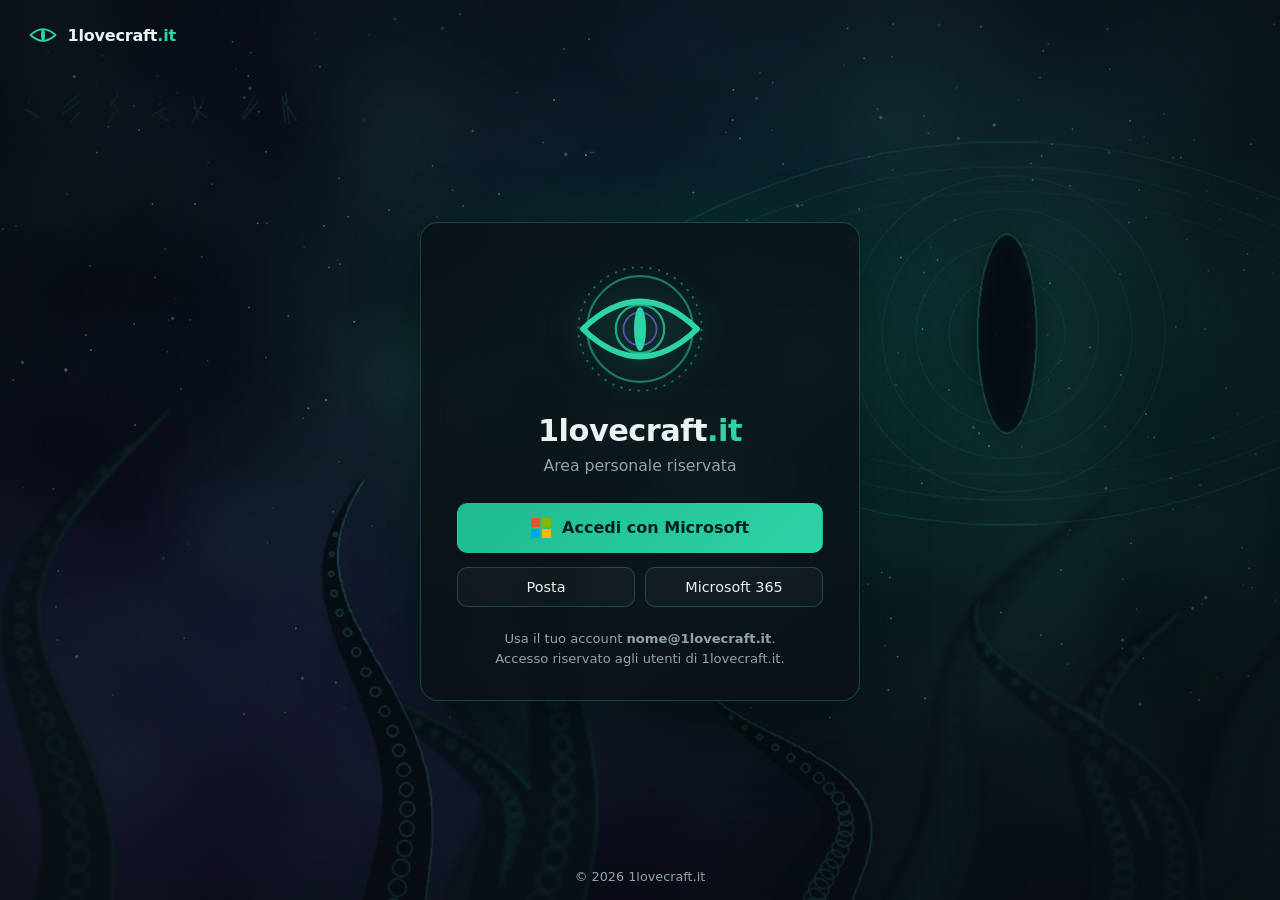
==== index.html @ 2d042214 "Add files via upload" ====
<!doctype html>
<html lang="it">
<head>
<meta charset="utf-8">
<meta name="viewport" content="width=device-width, initial-scale=1">
<title>1lovecraft.it · Area personale</title>
<meta name="description" content="Area personale di 1lovecraft.it. Accedi con il tuo account aziendale Microsoft.">
<meta name="robots" content="noindex">
<link rel="icon" type="image/png" href="favicon.png">
<style>
  :root{
    --bg:#0a1014; --ink:#eaf3f1; --muted:#8fa6a2; --acc:#2dd4a7; --acc2:#7c6cf0;
    --card:rgba(10,16,20,.72); --line:rgba(45,212,167,.28);
  }
  *{box-sizing:border-box;margin:0}
  html,body{height:100%}
  body{
    font-family:system-ui,-apple-system,"Segoe UI",Roboto,Helvetica,Arial,sans-serif;
    color:var(--ink); background:var(--bg) url("background.jpg") center/cover no-repeat fixed;
    display:flex; flex-direction:column; min-height:100vh;
  }
  body::before{content:"";position:fixed;inset:0;background:radial-gradient(ellipse at 50% 40%,rgba(10,16,20,.15),rgba(10,16,20,.72));pointer-events:none}
  header,main,footer{position:relative;z-index:1}
  header{display:flex;align-items:center;gap:.6rem;padding:20px 28px;font-weight:600;letter-spacing:-.2px}
  header svg{width:30px;height:30px}
  header span b{color:var(--acc);font-weight:600}
  main{flex:1;display:grid;place-items:center;padding:24px 16px}
  .card{
    width:100%;max-width:440px;padding:40px 36px 32px;text-align:center;
    background:var(--card);border:1px solid var(--line);border-radius:18px;
    backdrop-filter:blur(14px);-webkit-backdrop-filter:blur(14px);
    box-shadow:0 20px 60px rgba(0,0,0,.55),0 0 80px rgba(45,212,167,.08);
  }
  .eye{width:132px;height:132px;margin:0 auto 18px;display:block;filter:drop-shadow(0 0 18px rgba(45,212,167,.35))}
  .pupil{transform-origin:60px 60px;animation:look 7s ease-in-out infinite}
  @keyframes look{0%,100%{transform:translateX(0) scaleX(1)}30%{transform:translateX(-3px) scaleX(.92)}65%{transform:translateX(3px) scaleX(1.05)}}
  .ring{transform-origin:60px 60px;animation:spin 60s linear infinite}
  @keyframes spin{to{transform:rotate(360deg)}}
  h1{font-size:1.9rem;letter-spacing:-.5px;font-weight:650}
  h1 b{color:var(--acc);font-weight:650}
  .sub{margin:8px 0 28px;color:var(--muted);font-size:.98rem}
  .btn{
    display:flex;align-items:center;justify-content:center;gap:.7rem;width:100%;
    padding:14px 18px;border-radius:10px;border:1px solid transparent;
    font-size:1rem;font-weight:600;text-decoration:none;cursor:pointer;
    background:linear-gradient(135deg,#1fb98f,#2dd4a7);color:#04201a;
    transition:transform .15s,box-shadow .15s,filter .15s;
  }
  .btn:hover{transform:translateY(-1px);box-shadow:0 8px 26px rgba(45,212,167,.35);filter:brightness(1.05)}
  .btn:focus-visible,.link:focus-visible{outline:3px solid #fff;outline-offset:3px}
  .ms{width:20px;height:20px;display:grid;grid-template:1fr 1fr/1fr 1fr;gap:2px}
  .ms i{display:block}
  .ms i:nth-child(1){background:#f25022}.ms i:nth-child(2){background:#7fba00}
  .ms i:nth-child(3){background:#00a4ef}.ms i:nth-child(4){background:#ffb900}
  .links{display:flex;gap:10px;margin-top:14px}
  .link{
    flex:1;padding:11px 8px;border-radius:10px;border:1px solid var(--line);
    color:var(--ink);text-decoration:none;font-size:.9rem;background:rgba(255,255,255,.03);
    transition:background .15s,border-color .15s;
  }
  .link:hover{background:rgba(45,212,167,.1);border-color:var(--acc)}
  .note{margin-top:22px;font-size:.82rem;color:var(--muted);line-height:1.5}
  footer{padding:16px;text-align:center;font-size:.8rem;color:var(--muted)}
  @media (max-width:480px){.card{padding:32px 22px 26px}.links{flex-direction:column}h1{font-size:1.65rem}}
  @media (prefers-reduced-motion:reduce){.pupil,.ring{animation:none}.btn{transition:none}}
</style>
</head>
<body>
<header>
  <svg viewBox="0 0 120 120" aria-hidden="true"><path d="M10 60 Q60 14 110 60 Q60 106 10 60Z" fill="none" stroke="#2dd4a7" stroke-width="7" stroke-linejoin="round"/><ellipse cx="60" cy="60" rx="8" ry="24" fill="#2dd4a7"/></svg>
  <span>1lovecraft<b>.it</b></span>
</header>

<main>
  <section class="card" aria-labelledby="titolo">
    <svg class="eye" viewBox="0 0 120 120" role="img" aria-label="Occhio stilizzato, logo di 1lovecraft.it">
      <g class="ring"><circle cx="60" cy="60" r="56" fill="none" stroke="#2dd4a7" stroke-width="1.5" stroke-dasharray="2 6" opacity=".5"/></g>
      <circle cx="60" cy="60" r="48" fill="none" stroke="#2dd4a7" stroke-width="2" opacity=".5"/>
      <path d="M8 60 Q60 10 112 60 Q60 110 8 60Z" fill="none" stroke="#2dd4a7" stroke-width="5" stroke-linejoin="round"/>
      <circle cx="60" cy="60" r="22" fill="none" stroke="#2dd4a7" stroke-width="2" opacity=".75"/>
      <circle cx="60" cy="60" r="15" fill="none" stroke="#7c6cf0" stroke-width="1.5" opacity=".7"/>
      <ellipse class="pupil" cx="60" cy="60" rx="5.5" ry="20" fill="#2dd4a7"/>
    </svg>
    <h1 id="titolo">1lovecraft<b>.it</b></h1>
    <p class="sub">Area personale riservata</p>

    <a class="btn" href="https://myapplications.microsoft.com/?whr=1lovecraft.it">
      <span class="ms" aria-hidden="true"><i></i><i></i><i></i><i></i></span>
      Accedi con Microsoft
    </a>

    <div class="links">
      <a class="link" href="https://outlook.office.com/mail/">Posta</a>
      <a class="link" href="https://www.office.com/">Microsoft 365</a>
    </div>

    <p class="note">Usa il tuo account <strong>nome@1lovecraft.it</strong>.<br>Accesso riservato agli utenti di 1lovecraft.it.</p>
  </section>
</main>

<footer>© <span id="y">2026</span> 1lovecraft.it</footer>
<script>document.getElementById("y").textContent=new Date().getFullYear()</script>
</body>
</html>
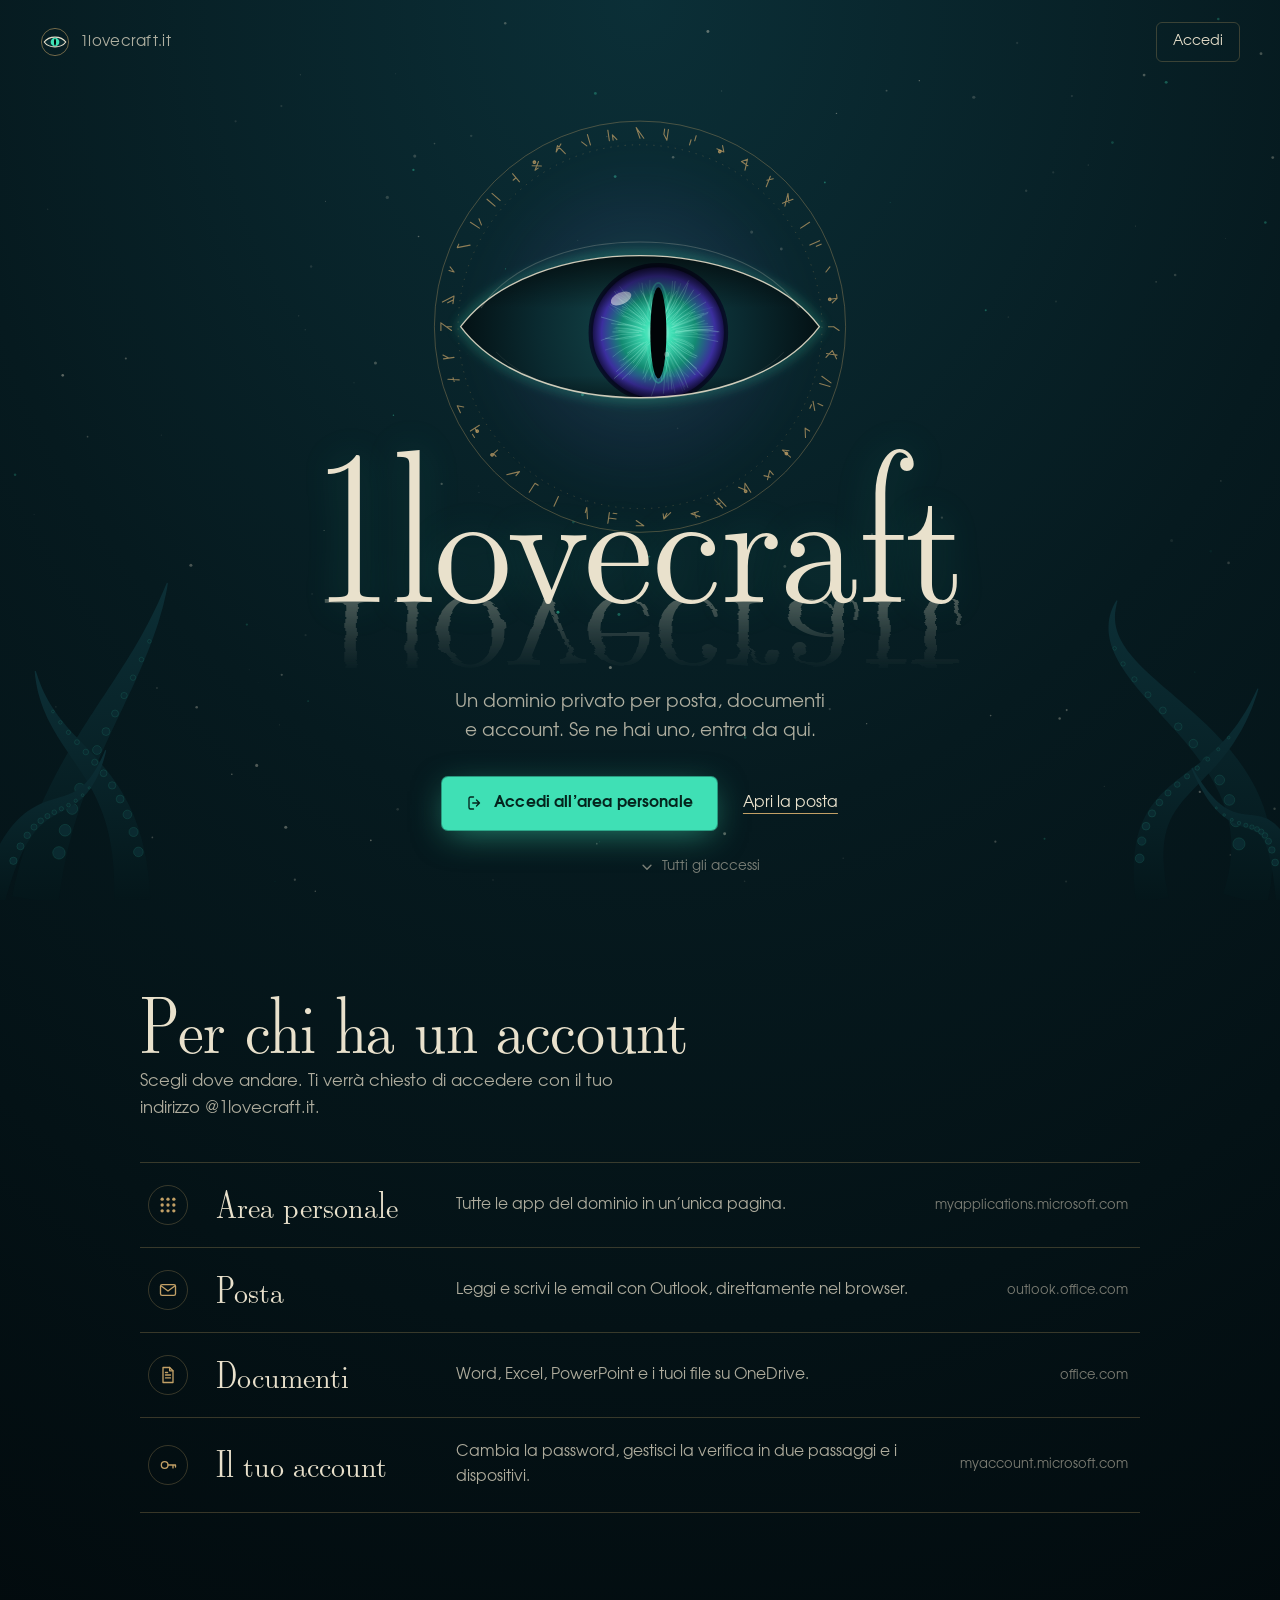
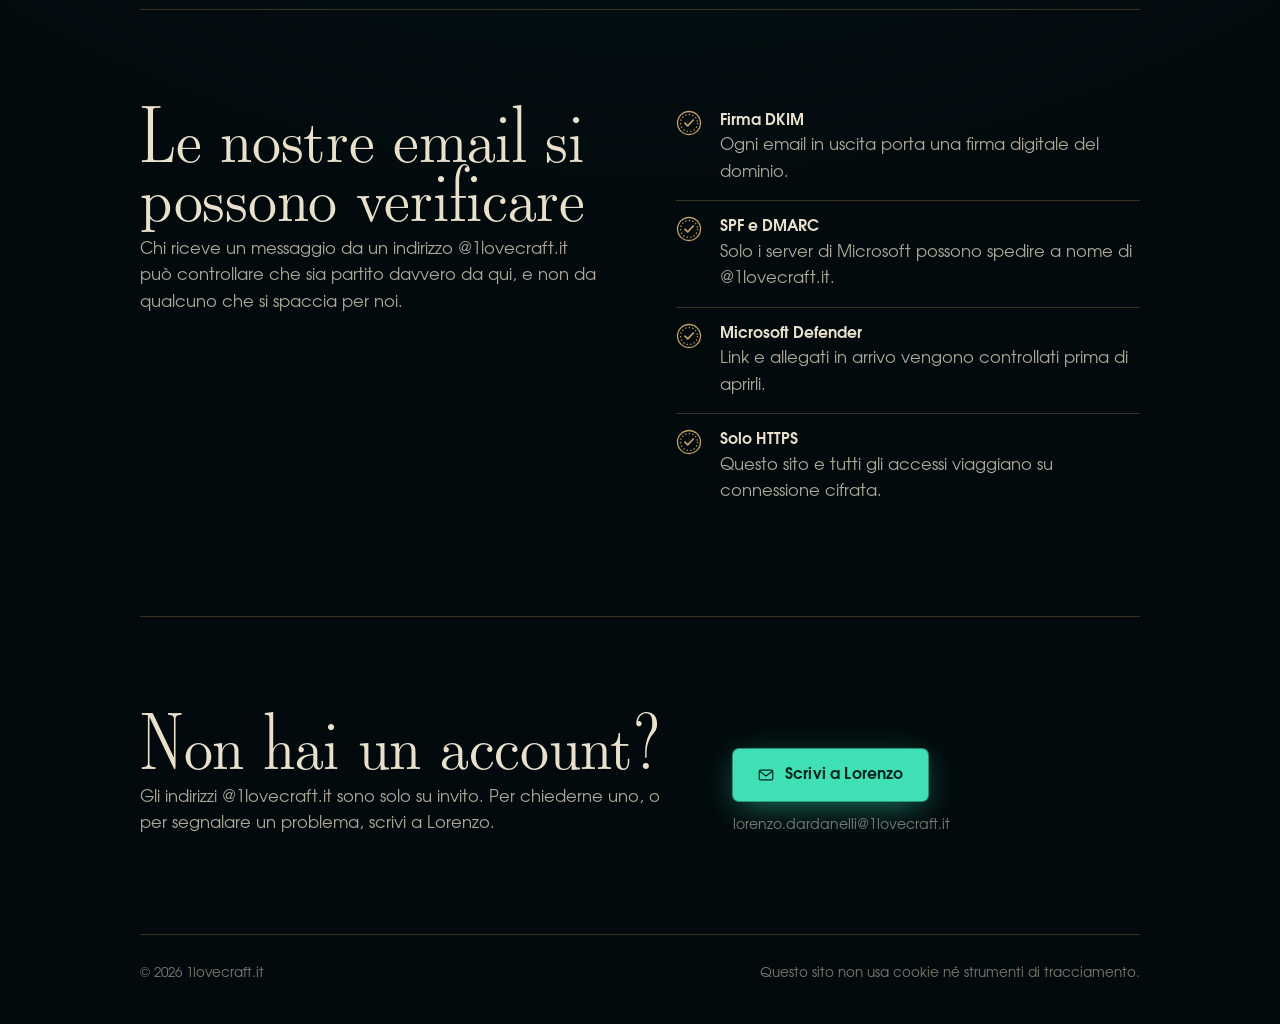
==== commit 1cc39085: "Add files via upload" ====
--- a/index.html
+++ b/index.html
@@ -1,104 +1,194 @@
 <!doctype html>
 <html lang="it">
 <head>
-<meta charset="utf-8">
-<meta name="viewport" content="width=device-width, initial-scale=1">
-<title>1lovecraft.it · Area personale</title>
-<meta name="description" content="Area personale di 1lovecraft.it. Accedi con il tuo account aziendale Microsoft.">
-<meta name="robots" content="noindex">
-<link rel="icon" type="image/png" href="favicon.png">
-<style>
-  :root{
-    --bg:#0a1014; --ink:#eaf3f1; --muted:#8fa6a2; --acc:#2dd4a7; --acc2:#7c6cf0;
-    --card:rgba(10,16,20,.72); --line:rgba(45,212,167,.28);
-  }
-  *{box-sizing:border-box;margin:0}
-  html,body{height:100%}
-  body{
-    font-family:system-ui,-apple-system,"Segoe UI",Roboto,Helvetica,Arial,sans-serif;
-    color:var(--ink); background:var(--bg) url("background.jpg") center/cover no-repeat fixed;
-    display:flex; flex-direction:column; min-height:100vh;
-  }
-  body::before{content:"";position:fixed;inset:0;background:radial-gradient(ellipse at 50% 40%,rgba(10,16,20,.15),rgba(10,16,20,.72));pointer-events:none}
-  header,main,footer{position:relative;z-index:1}
-  header{display:flex;align-items:center;gap:.6rem;padding:20px 28px;font-weight:600;letter-spacing:-.2px}
-  header svg{width:30px;height:30px}
-  header span b{color:var(--acc);font-weight:600}
-  main{flex:1;display:grid;place-items:center;padding:24px 16px}
-  .card{
-    width:100%;max-width:440px;padding:40px 36px 32px;text-align:center;
-    background:var(--card);border:1px solid var(--line);border-radius:18px;
-    backdrop-filter:blur(14px);-webkit-backdrop-filter:blur(14px);
-    box-shadow:0 20px 60px rgba(0,0,0,.55),0 0 80px rgba(45,212,167,.08);
-  }
-  .eye{width:132px;height:132px;margin:0 auto 18px;display:block;filter:drop-shadow(0 0 18px rgba(45,212,167,.35))}
-  .pupil{transform-origin:60px 60px;animation:look 7s ease-in-out infinite}
-  @keyframes look{0%,100%{transform:translateX(0) scaleX(1)}30%{transform:translateX(-3px) scaleX(.92)}65%{transform:translateX(3px) scaleX(1.05)}}
-  .ring{transform-origin:60px 60px;animation:spin 60s linear infinite}
-  @keyframes spin{to{transform:rotate(360deg)}}
-  h1{font-size:1.9rem;letter-spacing:-.5px;font-weight:650}
-  h1 b{color:var(--acc);font-weight:650}
-  .sub{margin:8px 0 28px;color:var(--muted);font-size:.98rem}
-  .btn{
-    display:flex;align-items:center;justify-content:center;gap:.7rem;width:100%;
-    padding:14px 18px;border-radius:10px;border:1px solid transparent;
-    font-size:1rem;font-weight:600;text-decoration:none;cursor:pointer;
-    background:linear-gradient(135deg,#1fb98f,#2dd4a7);color:#04201a;
-    transition:transform .15s,box-shadow .15s,filter .15s;
-  }
-  .btn:hover{transform:translateY(-1px);box-shadow:0 8px 26px rgba(45,212,167,.35);filter:brightness(1.05)}
-  .btn:focus-visible,.link:focus-visible{outline:3px solid #fff;outline-offset:3px}
-  .ms{width:20px;height:20px;display:grid;grid-template:1fr 1fr/1fr 1fr;gap:2px}
-  .ms i{display:block}
-  .ms i:nth-child(1){background:#f25022}.ms i:nth-child(2){background:#7fba00}
-  .ms i:nth-child(3){background:#00a4ef}.ms i:nth-child(4){background:#ffb900}
-  .links{display:flex;gap:10px;margin-top:14px}
-  .link{
-    flex:1;padding:11px 8px;border-radius:10px;border:1px solid var(--line);
-    color:var(--ink);text-decoration:none;font-size:.9rem;background:rgba(255,255,255,.03);
-    transition:background .15s,border-color .15s;
-  }
-  .link:hover{background:rgba(45,212,167,.1);border-color:var(--acc)}
-  .note{margin-top:22px;font-size:.82rem;color:var(--muted);line-height:1.5}
-  footer{padding:16px;text-align:center;font-size:.8rem;color:var(--muted)}
-  @media (max-width:480px){.card{padding:32px 22px 26px}.links{flex-direction:column}h1{font-size:1.65rem}}
-  @media (prefers-reduced-motion:reduce){.pupil,.ring{animation:none}.btn{transition:none}}
-</style>
+  <meta charset="utf-8">
+  <meta name="viewport" content="width=device-width, initial-scale=1, viewport-fit=cover">
+  <title>1lovecraft.it</title>
+  <meta name="description" content="Ingresso al dominio 1lovecraft.it: area personale, posta e documenti per chi ha un account.">
+  <meta name="robots" content="noindex, nofollow">
+  <meta name="theme-color" content="#061a1f">
+  <meta name="color-scheme" content="dark">
+  <link rel="icon" href="/favicon.svg" type="image/svg+xml">
+  <link rel="icon" href="/favicon.png" sizes="32x32" type="image/png">
+  <link rel="apple-touch-icon" href="/apple-touch-icon.png">
+  <link rel="manifest" href="/site.webmanifest">
+  <link rel="preload" href="/assets/fonts/dunhill.woff" as="font" type="font/woff" crossorigin>
+  <link rel="stylesheet" href="/assets/site.css">
+  <meta property="og:type" content="website">
+  <meta property="og:site_name" content="1lovecraft.it">
+  <meta property="og:title" content="1lovecraft.it">
+  <meta property="og:description" content="Un dominio privato per posta, documenti e account. Se ne hai uno, entra da qui.">
+  <meta property="og:url" content="https://1lovecraft.it/">
+  <meta property="og:image" content="https://1lovecraft.it/og-image.jpg">
+  <meta property="og:image:width" content="1200">
+  <meta property="og:image:height" content="630">
+  <meta property="og:image:alt" content="L’occhio di 1lovecraft.it su un fondale scuro">
+  <meta property="og:locale" content="it_IT">
+  <meta name="twitter:card" content="summary_large_image">
+  <script src="/assets/site.js" defer></script>
 </head>
 <body>
-<header>
-  <svg viewBox="0 0 120 120" aria-hidden="true"><path d="M10 60 Q60 14 110 60 Q60 106 10 60Z" fill="none" stroke="#2dd4a7" stroke-width="7" stroke-linejoin="round"/><ellipse cx="60" cy="60" rx="8" ry="24" fill="#2dd4a7"/></svg>
-  <span>1lovecraft<b>.it</b></span>
-</header>
+  <a class="salta" href="#accessi">Vai agli accessi</a>
+  <canvas id="neve" aria-hidden="true"></canvas>
+  <svg width="0" height="0" style="position:absolute" aria-hidden="true" focusable="false">
+    <filter id="increspatura">
+      <feTurbulence type="fractalNoise" baseFrequency="0.008 0.11" numOctaves="2" seed="7"/>
+      <feDisplacementMap in="SourceGraphic" scale="7"/>
+    </filter>
+  </svg>
 
-<main>
-  <section class="card" aria-labelledby="titolo">
-    <svg class="eye" viewBox="0 0 120 120" role="img" aria-label="Occhio stilizzato, logo di 1lovecraft.it">
-      <g class="ring"><circle cx="60" cy="60" r="56" fill="none" stroke="#2dd4a7" stroke-width="1.5" stroke-dasharray="2 6" opacity=".5"/></g>
-      <circle cx="60" cy="60" r="48" fill="none" stroke="#2dd4a7" stroke-width="2" opacity=".5"/>
-      <path d="M8 60 Q60 10 112 60 Q60 110 8 60Z" fill="none" stroke="#2dd4a7" stroke-width="5" stroke-linejoin="round"/>
-      <circle cx="60" cy="60" r="22" fill="none" stroke="#2dd4a7" stroke-width="2" opacity=".75"/>
-      <circle cx="60" cy="60" r="15" fill="none" stroke="#7c6cf0" stroke-width="1.5" opacity=".7"/>
-      <ellipse class="pupil" cx="60" cy="60" rx="5.5" ry="20" fill="#2dd4a7"/>
+  <div class="pagina">
+    <header class="testata">
+      <a class="marchio" href="/" aria-label="1lovecraft.it, pagina iniziale"><svg viewBox="0 0 32 32" aria-hidden="true" focusable="false"><circle cx="16" cy="16" r="14.5" fill="none" stroke="#c2a066" stroke-opacity=".6"/><path d="M4.5 16C9.5 9 22.5 9 27.5 16C22.5 23 9.5 23 4.5 16Z" fill="#0a2a30" stroke="#e9e1cc" stroke-width="1.2"/><circle cx="16" cy="16" r="4.6" fill="#3fe0b5"/><ellipse cx="16" cy="16" rx="1.1" ry="3.6" fill="#010407"/></svg><span>1lovecraft.it</span></a>
+      <a class="testata-accedi" href="https://myapplications.microsoft.com/?whr=1lovecraft.it" rel="noopener">Accedi</a>
+    </header>
+
+    <main>
+      <section class="hero" aria-labelledby="titolo">
+        <div class="tentacoli" data-tentacoli aria-hidden="true"></div>
+
+        <div class="occhio-scena">
+          <svg class="occhio" data-occhio data-apri viewBox="-260 -260 520 520" aria-hidden="true" focusable="false">
+      <defs>
+        <radialGradient id="sclera" cx="0" cy="0" r="220" gradientUnits="userSpaceOnUse">
+          <stop offset="0" stop-color="#15484c"/>
+          <stop offset="0.55" stop-color="#0a2a30"/>
+          <stop offset="1" stop-color="#030f12"/>
+        </radialGradient>
+        <radialGradient id="iride" cx="0" cy="0" r="80" gradientUnits="userSpaceOnUse">
+          <stop offset="0" stop-color="#c9fff1"/>
+          <stop offset="0.2" stop-color="#3fe0b5"/>
+          <stop offset="0.56" stop-color="#138a72"/>
+          <stop offset="0.84" stop-color="#3b2f9e"/>
+          <stop offset="1" stop-color="#110c38"/>
+        </radialGradient>
+        <linearGradient id="ombra-palpebra" x1="0" y1="-90" x2="0" y2="90" gradientUnits="userSpaceOnUse">
+          <stop offset="0" stop-color="#000" stop-opacity="0.7"/>
+          <stop offset="0.38" stop-color="#000" stop-opacity="0"/>
+          <stop offset="0.82" stop-color="#000" stop-opacity="0"/>
+          <stop offset="1" stop-color="#000" stop-opacity="0.45"/>
+        </linearGradient>
+        <clipPath id="mandorla"><path data-palpebra d="M-212 0C-128-112 128-112 212 0C128 112-128 112-212 0Z"/></clipPath>
+        <filter id="bagliore" x="-30%" y="-60%" width="160%" height="220%">
+          <feGaussianBlur stdDeviation="7"/>
+        </filter>
+      </defs>
+
+      <g data-anello>
+        <circle r="243" fill="none" stroke="#c2a066" stroke-opacity="0.42" stroke-width="1"/>
+        <circle r="215" fill="none" stroke="#c2a066" stroke-opacity="0.3" stroke-width="1" stroke-dasharray="1.5 7"/>
+        <g data-sigilli fill="#c2a066" fill-opacity="0.6" stroke="#c2a066" stroke-opacity="0.72" stroke-width="1.3" stroke-linecap="round"></g>
+      </g>
+
+      <path data-palpebra d="M-212 0C-128-112 128-112 212 0C128 112-128 112-212 0Z" fill="none" stroke="#3fe0b5" stroke-opacity="0.55" stroke-width="5" filter="url(#bagliore)"/>
+
+      <g clip-path="url(#mandorla)">
+        <rect x="-260" y="-130" width="520" height="260" fill="url(#sclera)"/>
+        <g data-iride>
+          <circle r="80" fill="url(#iride)"/>
+          <g data-fibre fill="none" stroke="#a8f7df" stroke-width="0.8"></g>
+          <circle r="80" fill="none" stroke="#070b24" stroke-opacity="0.85" stroke-width="5"/>
+          <ellipse data-alone-pupilla rx="13.5" ry="59" fill="none" stroke="#3fe0b5" stroke-opacity="0.38" stroke-width="2"/>
+          <ellipse data-pupilla rx="9.5" ry="54" fill="#010407"/>
+        </g>
+        <g data-lucentezza>
+          <ellipse cx="-30" cy="-36" rx="13" ry="7" fill="#ffffff" fill-opacity="0.55" transform="rotate(-24 -30 -36)"/>
+          <circle cx="24" cy="30" r="3" fill="#ffffff" fill-opacity="0.25"/>
+        </g>
+        <rect x="-260" y="-130" width="520" height="260" fill="url(#ombra-palpebra)"/>
+      </g>
+
+      <path data-palpebra d="M-212 0C-128-112 128-112 212 0C128 112-128 112-212 0Z" fill="none" stroke="#e9e1cc" stroke-opacity="0.88" stroke-width="1.6"/>
+      <path d="M-188-22C-118-126 118-126 188-22" fill="none" stroke="#e9e1cc" stroke-opacity="0.22" stroke-width="1.2"/>
+      <path d="M-170 30C-100 104 100 104 170 30" fill="none" stroke="#e9e1cc" stroke-opacity="0.1" stroke-width="1"/>
     </svg>
-    <h1 id="titolo">1lovecraft<b>.it</b></h1>
-    <p class="sub">Area personale riservata</p>
+        </div>
 
-    <a class="btn" href="https://myapplications.microsoft.com/?whr=1lovecraft.it">
-      <span class="ms" aria-hidden="true"><i></i><i></i><i></i><i></i></span>
-      Accedi con Microsoft
-    </a>
+        <h1 class="marchio-grande appare" id="titolo">1lovecraft</h1>
+        <div class="riflesso-contenitore appare" aria-hidden="true"><span class="riflesso">1lovecraft</span></div>
 
-    <div class="links">
-      <a class="link" href="https://outlook.office.com/mail/">Posta</a>
-      <a class="link" href="https://www.office.com/">Microsoft 365</a>
-    </div>
+        <p class="sottotitolo appare appare-2">Un dominio privato per posta, documenti e account. Se ne hai uno, entra da qui.</p>
 
-    <p class="note">Usa il tuo account <strong>nome@1lovecraft.it</strong>.<br>Accesso riservato agli utenti di 1lovecraft.it.</p>
-  </section>
-</main>
+        <div class="azioni appare appare-3">
+          <a class="pulsante" href="https://myapplications.microsoft.com/?whr=1lovecraft.it" rel="noopener" data-sguardo><svg viewBox="0 0 24 24" fill="none" stroke="currentColor" stroke-width="1.8" stroke-linecap="round" stroke-linejoin="round" aria-hidden="true"><path d="M10 4H6a2 2 0 0 0-2 2v12a2 2 0 0 0 2 2h4"/><path d="M14 8l4 4-4 4M18 12H9"/></svg>Accedi all’area personale</a>
+          <a class="collegamento" href="https://outlook.office.com/mail/" rel="noopener" data-sguardo>Apri la posta</a>
+        </div>
 
-<footer>© <span id="y">2026</span> 1lovecraft.it</footer>
-<script>document.getElementById("y").textContent=new Date().getFullYear()</script>
+        <a class="giu appare appare-4" href="#accessi"><svg viewBox="0 0 16 16" fill="none" stroke="currentColor" stroke-width="1.6" stroke-linecap="round" stroke-linejoin="round" aria-hidden="true"><path d="M3.5 6l4.5 4.5L12.5 6"/></svg>Tutti gli accessi</a>
+      </section>
+
+      <section class="sezione" id="accessi" aria-labelledby="titolo-accessi">
+        <h2 class="titolo-sezione" id="titolo-accessi">Per chi ha un account</h2>
+        <p class="intro">Scegli dove andare. Ti verrà chiesto di accedere con il tuo indirizzo @1lovecraft.it.</p>
+        <ul class="registro">
+        <li>
+          <a class="voce" href="https://myapplications.microsoft.com/?whr=1lovecraft.it" rel="noopener">
+            <span class="voce-icona"><svg viewBox="0 0 24 24" fill="currentColor" aria-hidden="true"><circle cx="5" cy="5" r="2"/><circle cx="12" cy="5" r="2"/><circle cx="19" cy="5" r="2"/><circle cx="5" cy="12" r="2"/><circle cx="12" cy="12" r="2"/><circle cx="19" cy="12" r="2"/><circle cx="5" cy="19" r="2"/><circle cx="12" cy="19" r="2"/><circle cx="19" cy="19" r="2"/></svg></span>
+            <span class="voce-nome">Area personale</span>
+            <span class="voce-descrizione">Tutte le app del dominio in un’unica pagina.</span>
+            <span class="voce-indirizzo">myapplications.microsoft.com</span>
+          </a>
+        </li>
+        <li>
+          <a class="voce" href="https://outlook.office.com/mail/" rel="noopener">
+            <span class="voce-icona"><svg viewBox="0 0 24 24" fill="none" stroke="currentColor" stroke-width="1.6" stroke-linejoin="round" aria-hidden="true"><rect x="3" y="5.5" width="18" height="13" rx="2"/><path d="M3.5 7l8.5 6.2L20.5 7"/></svg></span>
+            <span class="voce-nome">Posta</span>
+            <span class="voce-descrizione">Leggi e scrivi le email con Outlook, direttamente nel browser.</span>
+            <span class="voce-indirizzo">outlook.office.com</span>
+          </a>
+        </li>
+        <li>
+          <a class="voce" href="https://www.office.com/" rel="noopener">
+            <span class="voce-icona"><svg viewBox="0 0 24 24" fill="none" stroke="currentColor" stroke-width="1.6" stroke-linejoin="round" stroke-linecap="round" aria-hidden="true"><path d="M6 3h8l4 4v14H6z"/><path d="M14 3v4h4"/><path d="M9 12h6M9 15.5h6M9 9h2.5"/></svg></span>
+            <span class="voce-nome">Documenti</span>
+            <span class="voce-descrizione">Word, Excel, PowerPoint e i tuoi file su OneDrive.</span>
+            <span class="voce-indirizzo">office.com</span>
+          </a>
+        </li>
+        <li>
+          <a class="voce" href="https://myaccount.microsoft.com/" rel="noopener">
+            <span class="voce-icona"><svg viewBox="0 0 24 24" fill="none" stroke="currentColor" stroke-width="1.6" stroke-linecap="round" stroke-linejoin="round" aria-hidden="true"><circle cx="8" cy="12" r="4"/><path d="M12 12h9M18 12v3.5M21 12v2.5"/></svg></span>
+            <span class="voce-nome">Il tuo account</span>
+            <span class="voce-descrizione">Cambia la password, gestisci la verifica in due passaggi e i dispositivi.</span>
+            <span class="voce-indirizzo">myaccount.microsoft.com</span>
+          </a>
+        </li>
+        </ul>
+      </section>
+
+      <section class="sezione" aria-labelledby="titolo-sicurezza">
+        <div class="due-colonne">
+          <div>
+            <h2 class="titolo-sezione" id="titolo-sicurezza">Le nostre email si possono verificare</h2>
+            <p class="intro">Chi riceve un messaggio da un indirizzo @1lovecraft.it può controllare che sia partito davvero da qui, e non da qualcuno che si spaccia per noi.</p>
+          </div>
+          <ul class="sigilli">
+        <li><svg viewBox="0 0 26 26" fill="none" stroke="currentColor" stroke-width="1.3" aria-hidden="true"><circle cx="13" cy="13" r="11.5"/><circle cx="13" cy="13" r="8.5" stroke-dasharray="1.2 2.4"/><path d="M9 13.2l2.7 2.7L17.3 10" stroke-width="1.7" stroke-linecap="round" stroke-linejoin="round"/></svg><span><strong>Firma DKIM</strong>Ogni email in uscita porta una firma digitale del dominio.</span></li>
+        <li><svg viewBox="0 0 26 26" fill="none" stroke="currentColor" stroke-width="1.3" aria-hidden="true"><circle cx="13" cy="13" r="11.5"/><circle cx="13" cy="13" r="8.5" stroke-dasharray="1.2 2.4"/><path d="M9 13.2l2.7 2.7L17.3 10" stroke-width="1.7" stroke-linecap="round" stroke-linejoin="round"/></svg><span><strong>SPF e DMARC</strong>Solo i server di Microsoft possono spedire a nome di @1lovecraft.it.</span></li>
+        <li><svg viewBox="0 0 26 26" fill="none" stroke="currentColor" stroke-width="1.3" aria-hidden="true"><circle cx="13" cy="13" r="11.5"/><circle cx="13" cy="13" r="8.5" stroke-dasharray="1.2 2.4"/><path d="M9 13.2l2.7 2.7L17.3 10" stroke-width="1.7" stroke-linecap="round" stroke-linejoin="round"/></svg><span><strong>Microsoft Defender</strong>Link e allegati in arrivo vengono controllati prima di aprirli.</span></li>
+        <li><svg viewBox="0 0 26 26" fill="none" stroke="currentColor" stroke-width="1.3" aria-hidden="true"><circle cx="13" cy="13" r="11.5"/><circle cx="13" cy="13" r="8.5" stroke-dasharray="1.2 2.4"/><path d="M9 13.2l2.7 2.7L17.3 10" stroke-width="1.7" stroke-linecap="round" stroke-linejoin="round"/></svg><span><strong>Solo HTTPS</strong>Questo sito e tutti gli accessi viaggiano su connessione cifrata.</span></li>
+          </ul>
+        </div>
+      </section>
+
+      <section class="sezione" id="contatti" aria-labelledby="titolo-contatti">
+        <div class="contatti">
+          <div>
+            <h2 class="titolo-sezione" id="titolo-contatti">Non hai un account?</h2>
+            <p class="intro">Gli indirizzi @1lovecraft.it sono solo su invito. Per chiederne uno, o per segnalare un problema, scrivi a Lorenzo.</p>
+          </div>
+          <div class="contatti-azione">
+            <a class="pulsante" href="#contatti" data-email data-u="lorenzo.dardanelli" data-d="1lovecraft.it" data-sguardo><svg viewBox="0 0 24 24" fill="none" stroke="currentColor" stroke-width="1.6" stroke-linejoin="round" aria-hidden="true"><rect x="3" y="5.5" width="18" height="13" rx="2"/><path d="M3.5 7l8.5 6.2L20.5 7"/></svg>Scrivi a Lorenzo</a>
+            <span class="indirizzo-email" data-email data-u="lorenzo.dardanelli" data-d="1lovecraft.it">lorenzo.dardanelli (chiocciola) 1lovecraft.it</span>
+          </div>
+        </div>
+      </section>
+    </main>
+
+    <footer class="piede">
+      <p>&copy; <span data-anno>2026</span> 1lovecraft.it</p>
+      <p>Questo sito non usa cookie né strumenti di tracciamento.</p>
+    </footer>
+  </div>
 </body>
 </html>
--- a/assets/site.css
+++ b/assets/site.css
@@ -0,0 +1,499 @@
+/* 1lovecraft.it — foglio di stile condiviso */
+
+@font-face {
+  font-family: "Dunhill";
+  src: url("fonts/dunhill.woff") format("woff");
+  font-display: swap;
+}
+@font-face {
+  font-family: "Adventor";
+  src: url("fonts/adventor-regular.woff") format("woff");
+  font-weight: 400;
+  font-display: swap;
+}
+@font-face {
+  font-family: "Adventor";
+  src: url("fonts/adventor-bold.woff") format("woff");
+  font-weight: 700;
+  font-display: swap;
+}
+
+:root {
+  --abisso: #061a1f;
+  --abisso-fondo: #020a0d;
+  --fondale: #0d2a31;
+  --pergamena: #e9e1cc;
+  --pergamena-2: rgba(233, 225, 204, 0.74);
+  --pergamena-3: rgba(233, 225, 204, 0.52);
+  --bioluce: #3fe0b5;
+  --bioluce-scura: #04241d;
+  --ottone: #c2a066;
+  --ottone-linea: rgba(194, 160, 102, 0.28);
+  --viola: #7c6cf0;
+
+  --serif: "Dunhill", "Iowan Old Style", "Palatino Linotype", Palatino, Georgia, serif;
+  --sans: "Adventor", "Century Gothic", "Avenir Next", "Segoe UI", system-ui, sans-serif;
+
+  --larghezza: 1080px;
+  --gutter: clamp(16px, 4vw, 40px);
+}
+
+*,
+*::before,
+*::after { box-sizing: border-box; }
+
+html {
+  background: var(--abisso-fondo);
+  color-scheme: dark;
+  -webkit-text-size-adjust: 100%;
+  scroll-behavior: smooth;
+}
+
+body {
+  margin: 0;
+  min-height: 100vh;
+  background:
+    radial-gradient(120% 70% at 50% 0%, #0b2f37 0%, var(--abisso) 45%, var(--abisso-fondo) 100%);
+  background-color: var(--abisso-fondo);
+  color: var(--pergamena);
+  font-family: var(--sans);
+  font-size: 16.5px;
+  line-height: 1.6;
+  overflow-x: hidden;
+  -webkit-font-smoothing: antialiased;
+}
+
+a { color: inherit; }
+
+::selection { background: rgba(63, 224, 181, 0.3); color: var(--pergamena); }
+
+:focus-visible {
+  outline: 2px solid var(--bioluce);
+  outline-offset: 4px;
+  border-radius: 4px;
+}
+
+.salta {
+  position: absolute;
+  left: 12px;
+  top: -60px;
+  z-index: 50;
+  padding: 10px 14px;
+  background: var(--pergamena);
+  color: var(--abisso);
+  border-radius: 6px;
+  text-decoration: none;
+  font-weight: 700;
+}
+.salta:focus { top: 12px; }
+
+/* Neve marina (canvas di sfondo) */
+#neve {
+  position: fixed;
+  inset: 0;
+  width: 100%;
+  height: 100%;
+  z-index: 0;
+  pointer-events: none;
+}
+
+.pagina { position: relative; z-index: 1; }
+
+/* Intestazione */
+.testata {
+  position: absolute;
+  top: 0;
+  left: 0;
+  right: 0;
+  z-index: 5;
+  display: flex;
+  align-items: center;
+  justify-content: space-between;
+  padding: 22px var(--gutter);
+}
+.marchio {
+  display: inline-flex;
+  align-items: center;
+  gap: 10px;
+  text-decoration: none;
+  font-size: 15px;
+  letter-spacing: 0.02em;
+  color: var(--pergamena-2);
+}
+.marchio svg { width: 30px; height: 30px; }
+.marchio:hover { color: var(--pergamena); }
+
+.testata-accedi {
+  font-size: 14px;
+  text-decoration: none;
+  color: var(--pergamena);
+  padding: 8px 16px;
+  border: 1px solid var(--ottone-linea);
+  border-radius: 6px;
+  transition: border-color 0.2s, background-color 0.2s;
+}
+.testata-accedi:hover { border-color: var(--bioluce); background: rgba(63, 224, 181, 0.08); }
+
+/* Hero */
+.hero {
+  position: relative;
+  min-height: 100vh;
+  min-height: 100svh;
+  display: flex;
+  flex-direction: column;
+  align-items: center;
+  justify-content: center;
+  text-align: center;
+  padding: 96px var(--gutter) 64px;
+  overflow: hidden;
+}
+
+.occhio-scena {
+  position: relative;
+  width: min(440px, 84vw);
+  aspect-ratio: 1;
+  margin-bottom: clamp(-96px, -9vw, -40px);
+}
+.occhio-scena::before {
+  /* alone bioluminescente dietro l'occhio */
+  content: "";
+  position: absolute;
+  inset: 12%;
+  border-radius: 50%;
+  background: radial-gradient(closest-side, rgba(63, 224, 181, 0.22), rgba(124, 108, 240, 0.08) 60%, transparent 100%);
+  filter: blur(18px);
+  opacity: var(--alone, 1);
+  transition: opacity 1.2s ease;
+}
+.occhio {
+  position: relative;
+  width: 100%;
+  height: 100%;
+  overflow: visible;
+  cursor: pointer;
+  -webkit-tap-highlight-color: transparent;
+}
+.occhio:focus-visible { outline-offset: -20px; border-radius: 50%; }
+
+.marchio-grande {
+  position: relative;
+  margin: 0;
+  font-family: var(--serif);
+  font-weight: 400;
+  font-size: clamp(68px, 14vw, 156px);
+  line-height: 0.92;
+  letter-spacing: -0.005em;
+  color: var(--pergamena);
+  text-shadow: 0 0 40px rgba(63, 224, 181, 0.18);
+}
+/* Riflesso del marchio, come su acqua ferma */
+.riflesso-contenitore {
+  height: 0.44em;
+  overflow: hidden;
+  font-family: var(--serif);
+  font-size: clamp(68px, 14vw, 156px);
+  line-height: 0.92;
+  margin: 0 0 20px;
+  user-select: none;
+  pointer-events: none;
+}
+.riflesso {
+  display: block;
+  color: var(--pergamena);
+  transform: scaleY(-1);
+  opacity: 0.3;
+  filter: url(#increspatura) blur(0.5px);
+  -webkit-mask-image: linear-gradient(to top, #000 0%, rgba(0, 0, 0, 0.35) 30%, transparent 52%);
+  mask-image: linear-gradient(to top, #000 0%, rgba(0, 0, 0, 0.35) 30%, transparent 52%);
+}
+
+.sottotitolo {
+  max-width: 30em;
+  text-wrap: balance;
+  margin: 0 auto 30px;
+  font-size: clamp(16px, 1.9vw, 18.5px);
+  color: var(--pergamena-2);
+}
+
+.azioni {
+  display: flex;
+  flex-wrap: wrap;
+  align-items: center;
+  justify-content: center;
+  gap: 14px 26px;
+}
+
+.pulsante {
+  display: inline-flex;
+  align-items: center;
+  gap: 10px;
+  padding: 14px 24px;
+  border-radius: 6px;
+  background: var(--bioluce);
+  color: var(--bioluce-scura);
+  font-weight: 700;
+  font-size: 15.5px;
+  letter-spacing: 0.01em;
+  text-decoration: none;
+  box-shadow: 0 0 0 1px rgba(63, 224, 181, 0.6), 0 8px 34px -6px rgba(63, 224, 181, 0.55);
+  transition: transform 0.18s ease, box-shadow 0.25s ease, background-color 0.2s;
+}
+.pulsante svg { width: 18px; height: 18px; flex: none; }
+.pulsante:hover {
+  background: #62ecc6;
+  box-shadow: 0 0 0 1px rgba(98, 236, 198, 0.8), 0 10px 44px -4px rgba(63, 224, 181, 0.75);
+}
+.pulsante:active { transform: translateY(1px); }
+
+.collegamento {
+  color: var(--pergamena);
+  text-decoration: underline;
+  text-decoration-color: var(--ottone);
+  text-decoration-thickness: 1px;
+  text-underline-offset: 6px;
+  font-size: 15.5px;
+  transition: text-decoration-color 0.2s, color 0.2s;
+}
+.collegamento:hover { color: var(--bioluce); text-decoration-color: var(--bioluce); }
+
+.giu {
+  position: absolute;
+  bottom: 22px;
+  left: 50%;
+  transform: translateX(-50%);
+  display: inline-flex;
+  align-items: center;
+  gap: 8px;
+  font-size: 13.5px;
+  color: var(--pergamena-3);
+  text-decoration: none;
+}
+.giu svg { width: 14px; height: 14px; }
+.giu:hover { color: var(--pergamena); }
+
+/* Tentacoli sul fondo dell'hero */
+.tentacoli {
+  position: absolute;
+  left: 0;
+  right: 0;
+  bottom: 0;
+  height: 46vh;
+  z-index: -1;
+  pointer-events: none;
+}
+.tentacoli { display: flex; justify-content: space-between; }
+.tentacoli svg { width: 50%; height: 100%; display: block; }
+.tentacolo {
+  transform-box: fill-box;
+  transform-origin: 50% 100%;
+  animation: ondeggia 11s ease-in-out infinite alternate;
+}
+@keyframes ondeggia {
+  from { transform: rotate(-1.8deg); }
+  to { transform: rotate(1.8deg); }
+}
+
+/* Sezioni */
+.sezione {
+  position: relative;
+  max-width: var(--larghezza);
+  margin: 0 auto;
+  padding: clamp(56px, 8vw, 96px) var(--gutter);
+}
+.sezione + .sezione::before {
+  content: "";
+  position: absolute;
+  top: 0;
+  left: var(--gutter);
+  right: var(--gutter);
+  border-top: 1px solid var(--ottone-linea);
+}
+
+.titolo-sezione {
+  margin: 0 0 14px;
+  text-wrap: balance;
+  font-family: var(--serif);
+  font-weight: 400;
+  font-size: clamp(38px, 5.4vw, 58px);
+  line-height: 1.02;
+  letter-spacing: -0.005em;
+  color: var(--pergamena);
+}
+.intro {
+  max-width: 36em;
+  text-wrap: pretty;
+  margin: 0 0 40px;
+  color: var(--pergamena-2);
+}
+
+/* Registro degli accessi */
+.registro {
+  list-style: none;
+  margin: 0;
+  padding: 0;
+  border-bottom: 1px solid var(--ottone-linea);
+}
+.registro li { border-top: 1px solid var(--ottone-linea); }
+.voce {
+  position: relative;
+  display: grid;
+  grid-template-columns: 48px minmax(150px, 220px) 1fr auto;
+  align-items: center;
+  gap: 4px 20px;
+  padding: 22px 12px 22px 8px;
+  text-decoration: none;
+  color: var(--pergamena);
+  transition: background-color 0.25s ease;
+}
+.voce::before {
+  content: "";
+  position: absolute;
+  left: 0;
+  top: 18%;
+  bottom: 18%;
+  width: 2px;
+  background: var(--bioluce);
+  box-shadow: 0 0 14px var(--bioluce);
+  opacity: 0;
+  transition: opacity 0.25s ease;
+}
+.voce:hover,
+.voce:focus-visible {
+  background: linear-gradient(90deg, rgba(63, 224, 181, 0.09), rgba(63, 224, 181, 0) 70%);
+}
+.voce:hover::before,
+.voce:focus-visible::before { opacity: 1; }
+.voce:focus-visible { outline-offset: -2px; border-radius: 0; }
+
+.voce-icona {
+  width: 40px;
+  height: 40px;
+  display: grid;
+  place-items: center;
+  border-radius: 50%;
+  border: 1px solid var(--ottone-linea);
+  color: var(--ottone);
+  transition: color 0.25s, border-color 0.25s, box-shadow 0.25s;
+}
+.voce-icona svg { width: 20px; height: 20px; }
+.voce:hover .voce-icona,
+.voce:focus-visible .voce-icona {
+  color: var(--bioluce);
+  border-color: rgba(63, 224, 181, 0.6);
+  box-shadow: 0 0 18px rgba(63, 224, 181, 0.25);
+}
+.voce-nome {
+  font-family: var(--serif);
+  font-size: 28px;
+  line-height: 1.1;
+}
+.voce-descrizione { color: var(--pergamena-2); font-size: 15.5px; }
+.voce-indirizzo {
+  font-size: 13px;
+  color: var(--pergamena-3);
+  white-space: nowrap;
+}
+
+/* Sicurezza */
+.due-colonne {
+  display: grid;
+  grid-template-columns: minmax(0, 1fr) minmax(0, 1fr);
+  gap: 40px 72px;
+  align-items: start;
+}
+.due-colonne .intro { margin-bottom: 0; }
+.sigilli {
+  list-style: none;
+  margin: 0;
+  padding: 0;
+}
+.sigilli li {
+  display: grid;
+  grid-template-columns: 30px 1fr;
+  gap: 14px;
+  align-items: start;
+  padding: 14px 0;
+  border-top: 1px solid var(--ottone-linea);
+  color: var(--pergamena-2);
+}
+.sigilli li:first-child { border-top: 0; padding-top: 4px; }
+.sigilli strong { display: block; color: var(--pergamena); font-weight: 700; font-size: 15.5px; }
+.sigilli svg { width: 26px; height: 26px; color: var(--ottone); margin-top: 1px; }
+
+/* Contatti */
+.contatti {
+  display: grid;
+  grid-template-columns: minmax(0, 1.3fr) minmax(0, 1fr);
+  gap: 32px 64px;
+  align-items: end;
+}
+.contatti .intro { margin-bottom: 0; }
+.contatti-azione { display: flex; flex-direction: column; align-items: flex-start; gap: 14px; }
+.indirizzo-email { font-size: 14px; color: var(--pergamena-3); }
+
+/* Piè di pagina */
+.piede {
+  position: relative;
+  z-index: 1;
+  max-width: calc(var(--larghezza) - 2 * var(--gutter));
+  margin: 0 auto;
+  padding: 28px 0 40px;
+  display: flex;
+  flex-wrap: wrap;
+  justify-content: space-between;
+  gap: 10px 24px;
+  border-top: 1px solid var(--ottone-linea);
+  font-size: 13.5px;
+  color: var(--pergamena-3);
+}
+.piede p { margin: 0; }
+
+/* Ingresso orchestrato (solo con JavaScript attivo) */
+.js .appare {
+  opacity: 0;
+  transform: translateY(10px);
+  transition: opacity 1s ease, transform 1s cubic-bezier(0.2, 0.7, 0.2, 1);
+}
+.js .pronto .appare { opacity: 1; transform: none; }
+.js .pronto .appare-2 { transition-delay: 0.25s; }
+.js .pronto .appare-3 { transition-delay: 0.45s; }
+.js .pronto .appare-4 { transition-delay: 0.65s; }
+
+/* Pagina 404 */
+.vuoto .hero { padding-bottom: 96px; }
+.vuoto .occhio-scena { width: min(300px, 70vw); margin-bottom: -18px; }
+.vuoto .marchio-grande { font-size: clamp(48px, 8vw, 96px); margin-bottom: 28px; text-wrap: balance; }
+
+/* Telefono */
+@media (max-width: 1140px) {
+  .piede { margin: 0 var(--gutter); }
+}
+
+@media (max-width: 760px) {
+  body { font-size: 16px; }
+  .testata { padding-top: 16px; }
+  .marchio span { display: none; }
+  .voce {
+    grid-template-columns: 44px 1fr;
+    gap: 2px 16px;
+    padding: 18px 6px;
+  }
+  .voce-icona { grid-row: span 3; align-self: start; }
+  .voce-nome { font-size: 25px; }
+  .voce-indirizzo { white-space: normal; }
+  .due-colonne,
+  .contatti { grid-template-columns: 1fr; }
+  .giu { display: none; }
+}
+
+@media (prefers-reduced-motion: reduce) {
+  html { scroll-behavior: auto; }
+  *,
+  *::before,
+  *::after {
+    transition-duration: 0.01ms !important;
+    animation-duration: 0.01ms !important;
+    animation-iteration-count: 1 !important;
+  }
+  .js .appare { opacity: 1; transform: none; }
+}
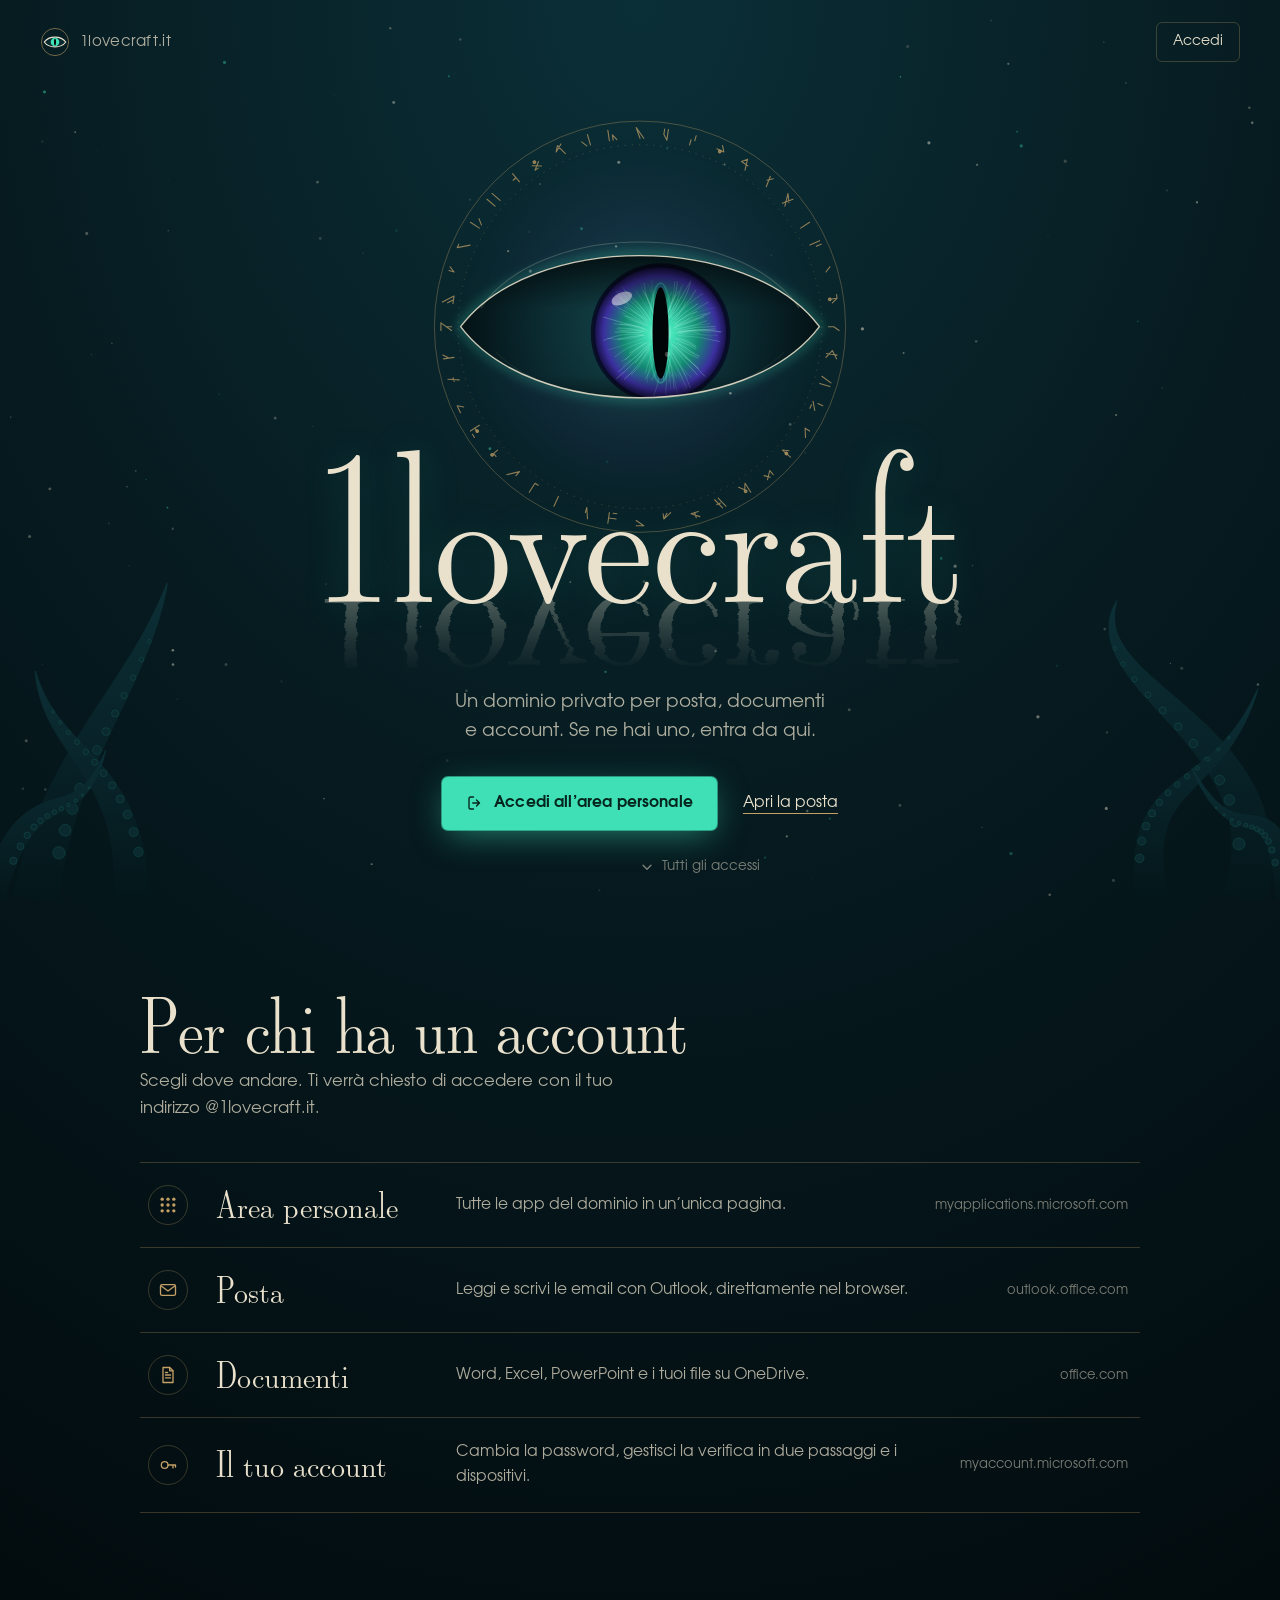
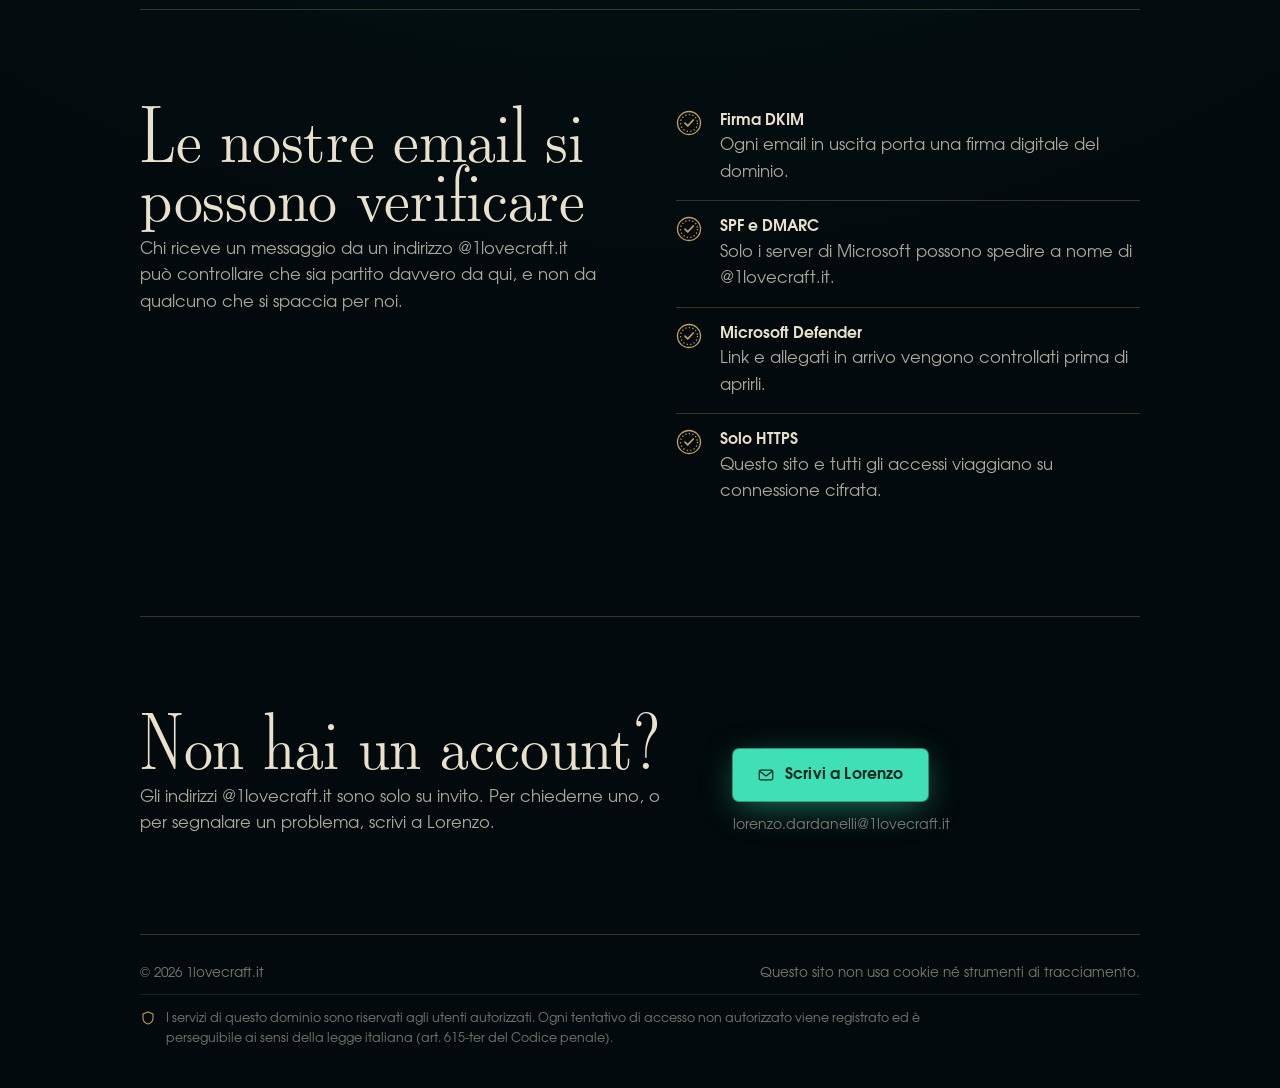
==== commit e2f54c86: "Add files via upload" ====
--- a/index.html
+++ b/index.html
@@ -188,6 +188,7 @@
     <footer class="piede">
       <p>&copy; <span data-anno>2026</span> 1lovecraft.it</p>
       <p>Questo sito non usa cookie né strumenti di tracciamento.</p>
+      <p class="piede-legale"><svg viewBox="0 0 24 24" fill="none" stroke="currentColor" stroke-width="1.6" stroke-linejoin="round" aria-hidden="true"><path d="M12 3l7.5 3v5.5c0 4.6-3.2 8.3-7.5 9.5-4.3-1.2-7.5-4.9-7.5-9.5V6z"/></svg><span>I servizi di questo dominio sono riservati agli utenti autorizzati. Ogni tentativo di accesso non autorizzato viene registrato ed è perseguibile ai sensi della legge italiana (art. 615-ter del Codice penale).</span></p>
     </footer>
   </div>
 </body>
--- a/assets/site.css
+++ b/assets/site.css
@@ -447,6 +447,20 @@
   color: var(--pergamena-3);
 }
 .piede p { margin: 0; }
+.piede-legale {
+  flex-basis: 100%;
+  display: flex;
+  gap: 10px;
+  align-items: flex-start;
+  padding-top: 14px;
+  margin-top: 4px;
+  border-top: 1px solid rgba(194, 160, 102, 0.14);
+  font-size: 12.5px;
+  line-height: 1.55;
+  color: var(--pergamena-3);
+}
+.piede-legale span { max-width: 62em; }
+.piede-legale svg { width: 16px; height: 16px; flex: none; margin-top: 1px; color: var(--ottone); }
 
 /* Ingresso orchestrato (solo con JavaScript attivo) */
 .js .appare {
